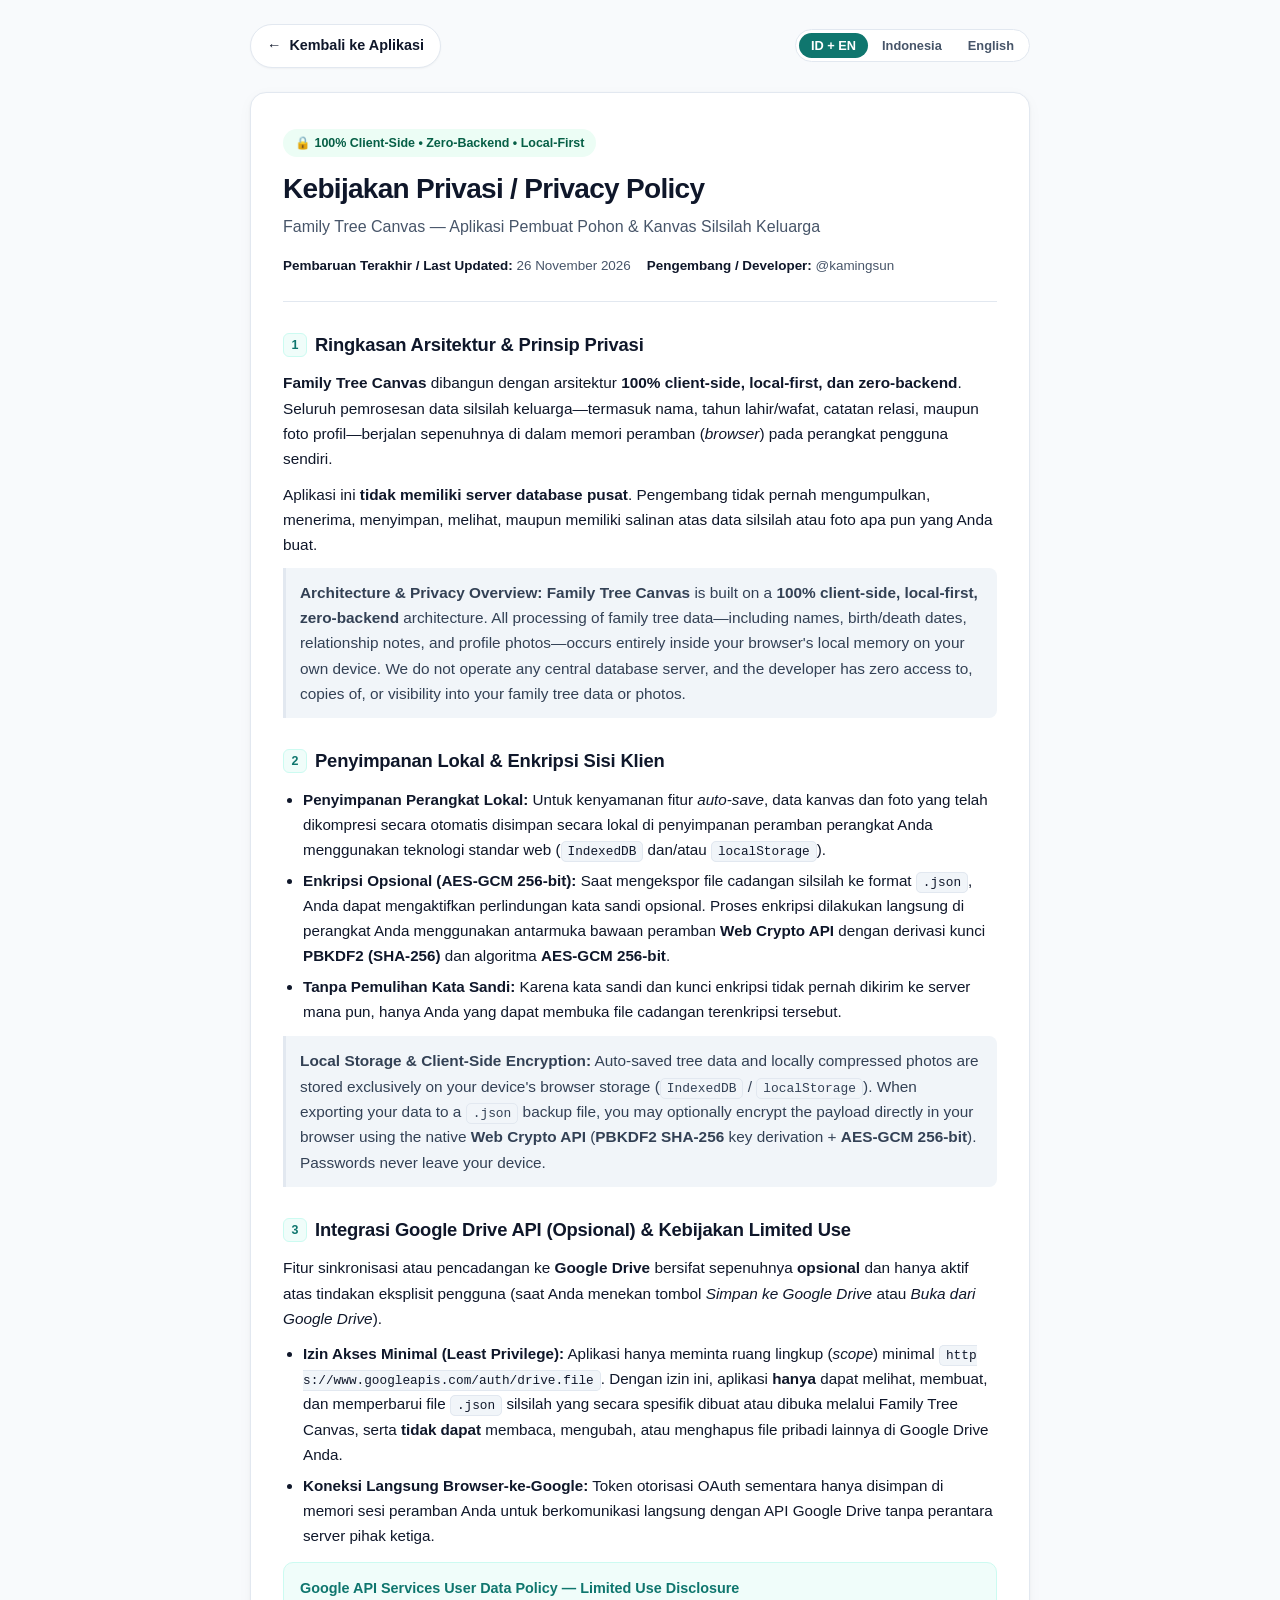
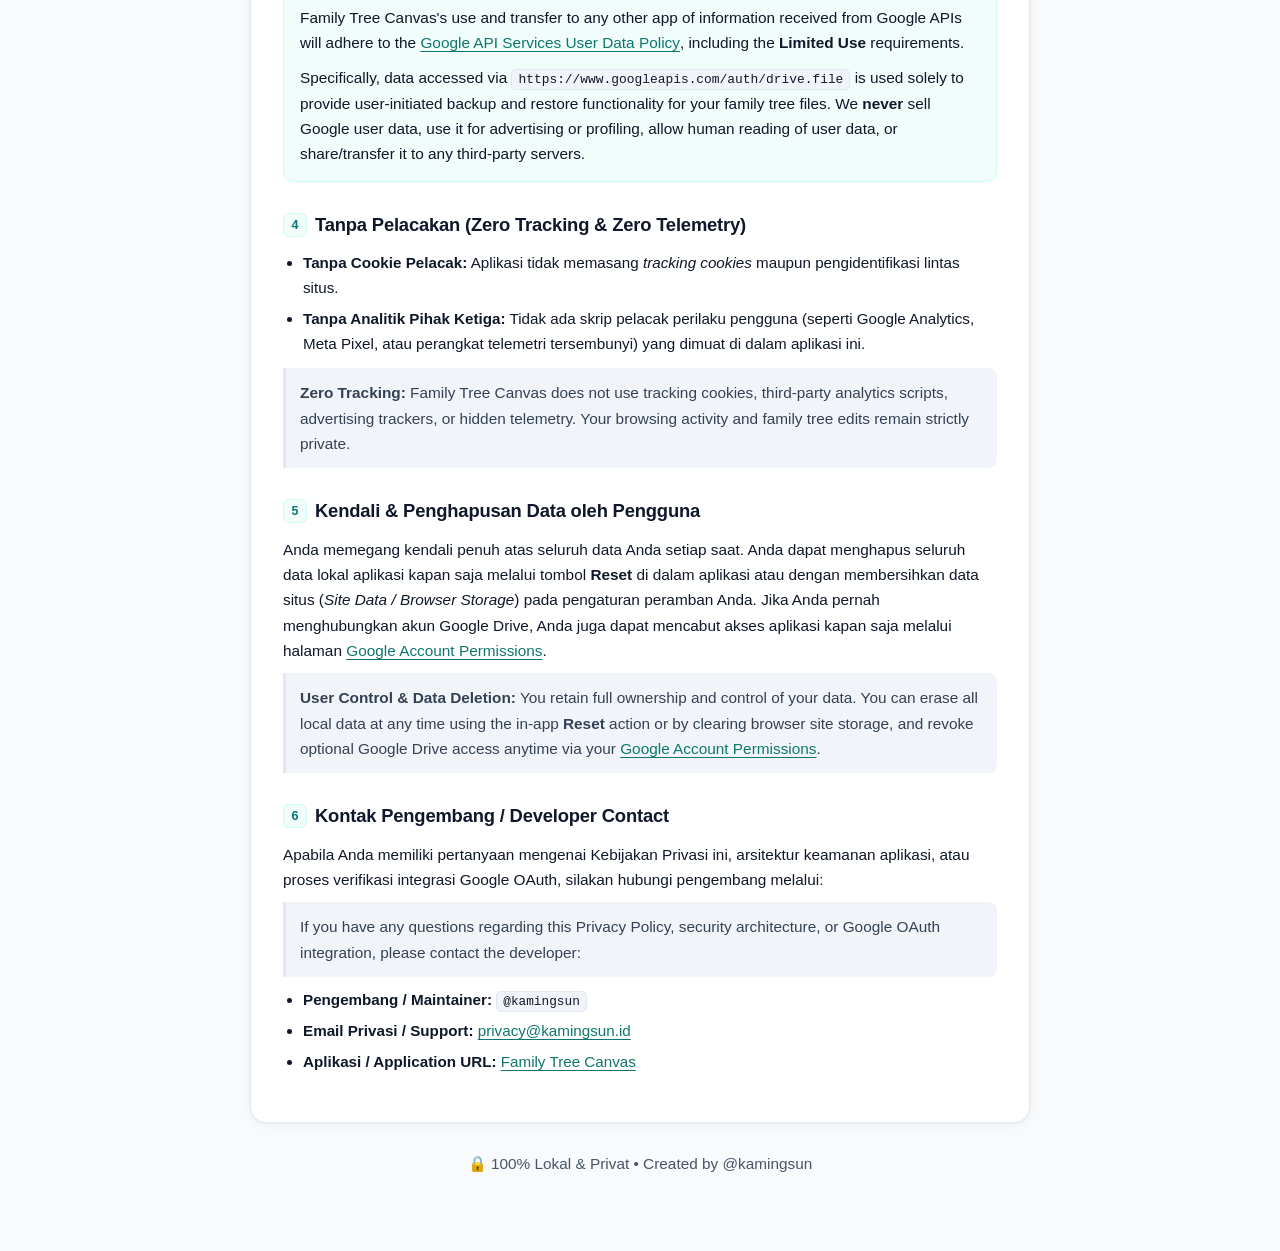
==== privacy.html @ c7e9d180 "first commit" ====
<!DOCTYPE html>
<html lang="id">
<head>
  <meta charset="UTF-8" />
  <meta name="viewport" content="width=device-width, initial-scale=1.0" />
  <meta name="description" content="Kebijakan Privasi (Privacy Policy) untuk Family Tree Canvas — Aplikasi silsilah keluarga 100% client-side, local-first, dan zero-backend." />
  <meta name="robots" content="index, follow" />
  <title>Kebijakan Privasi / Privacy Policy — Family Tree Canvas</title>
  <style>
    :root {
      --bg: #f8fafc;
      --surface: #ffffff;
      --surface-subtle: #f1f5f9;
      --text: #0f172a;
      --text-muted: #475569;
      --text-en: #334155;
      --border: #e2e8f0;
      --primary: #0f766e;
      --primary-hover: #115e59;
      --primary-soft: #f0fdfa;
      --primary-border: #ccfbf1;
      --badge-bg: #ecfdf5;
      --badge-text: #065f46;
      --code-bg: #f1f5f9;
      --shadow: 0 1px 3px rgba(15, 23, 42, 0.05), 0 4px 16px rgba(15, 23, 42, 0.03);
    }

    @media (prefers-color-scheme: dark) {
      :root {
        --bg: #0b1120;
        --surface: #111827;
        --surface-subtle: #1e293b;
        --text: #f8fafc;
        --text-muted: #94a3b8;
        --text-en: #cbd5e1;
        --border: #1e293b;
        --primary: #2dd4bf;
        --primary-hover: #5eead4;
        --primary-soft: rgba(45, 212, 191, 0.08);
        --primary-border: rgba(45, 212, 191, 0.22);
        --badge-bg: rgba(16, 185, 129, 0.14);
        --badge-text: #6ee7b7;
        --code-bg: #1e293b;
        --shadow: 0 4px 20px rgba(0, 0, 0, 0.35);
      }
    }

    * {
      box-sizing: border-box;
      margin: 0;
      padding: 0;
    }

    html {
      font-family: -apple-system, BlinkMacSystemFont, "Segoe UI", Roboto, Inter, Helvetica, Arial, sans-serif;
      line-height: 1.65;
      color: var(--text);
      background-color: var(--bg);
      -webkit-font-smoothing: antialiased;
    }

    body {
      padding: 24px 16px 64px;
    }

    .container {
      max-width: 780px;
      margin: 0 auto;
    }

    /* Navigasi Atas */
    .topbar {
      display: flex;
      flex-wrap: wrap;
      align-items: center;
      justify-content: space-between;
      gap: 12px;
      margin-bottom: 24px;
    }

    .btn-back {
      display: inline-flex;
      align-items: center;
      gap: 8px;
      padding: 9px 16px;
      font-size: 0.9rem;
      font-weight: 600;
      color: var(--text);
      background: var(--surface);
      border: 1px solid var(--border);
      border-radius: 999px;
      text-decoration: none;
      box-shadow: 0 1px 2px rgba(0, 0, 0, 0.04);
      transition: border-color 0.15s ease, transform 0.15s ease, color 0.15s ease;
    }

    .btn-back:hover {
      border-color: var(--primary);
      color: var(--primary);
      transform: translateY(-1px);
    }

    .lang-switch {
      display: inline-flex;
      background: var(--surface);
      border: 1px solid var(--border);
      border-radius: 999px;
      padding: 3px;
      gap: 2px;
    }

    .lang-btn {
      border: none;
      background: transparent;
      color: var(--text-muted);
      font-size: 0.8rem;
      font-weight: 600;
      padding: 5px 12px;
      border-radius: 999px;
      cursor: pointer;
      transition: background 0.15s ease, color 0.15s ease;
    }

    .lang-btn.active {
      background: var(--primary);
      color: #ffffff;
    }

    @media (prefers-color-scheme: dark) {
      .lang-btn.active {
        color: #042f2e;
      }
    }

    /* Kartu Utama Dokumen */
    .card {
      background: var(--surface);
      border: 1px solid var(--border);
      border-radius: 16px;
      padding: 36px 32px;
      box-shadow: var(--shadow);
    }

    @media (max-width: 600px) {
      .card {
        padding: 24px 20px;
        border-radius: 12px;
      }
    }

    .header {
      border-bottom: 1px solid var(--border);
      padding-bottom: 24px;
      margin-bottom: 28px;
    }

    .pill {
      display: inline-flex;
      align-items: center;
      gap: 6px;
      font-size: 0.78rem;
      font-weight: 600;
      padding: 4px 12px;
      border-radius: 999px;
      background: var(--badge-bg);
      color: var(--badge-text);
      margin-bottom: 14px;
    }

    h1 {
      font-size: 1.75rem;
      font-weight: 800;
      letter-spacing: -0.025em;
      line-height: 1.25;
      margin-bottom: 8px;
    }

    .subtitle {
      font-size: 1rem;
      color: var(--text-muted);
      margin-bottom: 14px;
    }

    .meta {
      display: flex;
      flex-wrap: wrap;
      gap: 16px;
      font-size: 0.84rem;
      color: var(--text-muted);
    }

    .meta strong {
      color: var(--text);
      font-weight: 600;
    }

    /* Bagian Konten */
    section {
      margin-bottom: 28px;
    }

    section:last-of-type {
      margin-bottom: 0;
    }

    h2 {
      font-size: 1.15rem;
      font-weight: 700;
      letter-spacing: -0.01em;
      margin-bottom: 10px;
      display: flex;
      align-items: center;
      gap: 8px;
    }

    .sec-num {
      display: inline-flex;
      align-items: center;
      justify-content: center;
      width: 24px;
      height: 24px;
      font-size: 0.78rem;
      font-weight: 700;
      border-radius: 6px;
      background: var(--primary-soft);
      color: var(--primary);
      border: 1px solid var(--primary-border);
      flex-shrink: 0;
    }

    p {
      font-size: 0.96rem;
      margin-bottom: 10px;
    }

    ul {
      padding-left: 20px;
      margin-bottom: 12px;
    }

    li {
      font-size: 0.95rem;
      margin-bottom: 6px;
    }

    .en-block {
      margin-top: 10px;
      padding: 12px 14px;
      background: var(--surface-subtle);
      border-left: 3px solid var(--border);
      border-radius: 0 8px 8px 0;
      font-size: 0.9rem;
      color: var(--text-en);
    }

    .en-block p:last-child,
    .en-block ul:last-child {
      margin-bottom: 0;
    }

    .callout {
      margin: 14px 0;
      padding: 14px 16px;
      background: var(--primary-soft);
      border: 1px solid var(--primary-border);
      border-radius: 10px;
      font-size: 0.92rem;
    }

    .callout-title {
      font-weight: 700;
      color: var(--primary);
      margin-bottom: 4px;
      font-size: 0.9rem;
    }

    code {
      font-family: ui-monospace, SFMono-Regular, Menlo, Monaco, Consolas, monospace;
      font-size: 0.84em;
      padding: 2px 6px;
      border-radius: 5px;
      background: var(--code-bg);
      border: 1px solid var(--border);
      word-break: break-all;
    }

    a.link {
      color: var(--primary);
      text-decoration: underline;
      text-underline-offset: 3px;
      font-weight: 500;
    }

    a.link:hover {
      color: var(--primary-hover);
    }

    /* Mode Filter Bahasa */
    body.mode-id .en-block,
    body.mode-id [data-lang="en"] {
      display: none;
    }

    body.mode-en [data-lang="id"] {
      display: none;
    }

    body.mode-en .en-block {
      background: transparent;
      border-left: none;
      padding: 0;
      margin-top: 0;
      font-size: 0.96rem;
      color: var(--text);
    }

    /* Footer */
    .footer {
      margin-top: 28px;
      text-align: center;
      font-size: 0.84rem;
      color: var(--text-muted);
    }
  </style>
</head>
<body>
  <div class="container">
    <!-- Navigasi Atas -->
    <nav class="topbar" aria-label="Navigasi Halaman">
      <a href="./index.html" class="btn-back">
        <span aria-hidden="true">←</span>
        <span>Kembali ke Aplikasi</span>
      </a>

      <div class="lang-switch" role="group" aria-label="Pilih Bahasa">
        <button type="button" class="lang-btn active" data-set-lang="all">ID + EN</button>
        <button type="button" class="lang-btn" data-set-lang="id">Indonesia</button>
        <button type="button" class="lang-btn" data-set-lang="en">English</button>
      </div>
    </nav>

    <!-- Konten Utama -->
    <main class="card">
      <header class="header">
        <div class="pill">🔒 100% Client-Side • Zero-Backend • Local-First</div>
        <h1>Kebijakan Privasi / Privacy Policy</h1>
        <p class="subtitle">Family Tree Canvas — Aplikasi Pembuat Pohon &amp; Kanvas Silsilah Keluarga</p>
        <div class="meta">
          <span><strong>Pembaruan Terakhir / Last Updated:</strong> 26 November 2026</span>
          <span><strong>Pengembang / Developer:</strong> @kamingsun</span>
        </div>
      </header>

      <!-- Bagian 1 -->
      <section>
        <h2><span class="sec-num">1</span> Ringkasan Arsitektur &amp; Prinsip Privasi</h2>
        <div data-lang="id">
          <p>
            <strong>Family Tree Canvas</strong> dibangun dengan arsitektur <strong>100% client-side, local-first, dan zero-backend</strong>. Seluruh pemrosesan data silsilah keluarga—termasuk nama, tahun lahir/wafat, catatan relasi, maupun foto profil—berjalan sepenuhnya di dalam memori peramban (<em>browser</em>) pada perangkat pengguna sendiri.
          </p>
          <p>
            Aplikasi ini <strong>tidak memiliki server database pusat</strong>. Pengembang tidak pernah mengumpulkan, menerima, menyimpan, melihat, maupun memiliki salinan atas data silsilah atau foto apa pun yang Anda buat.
          </p>
        </div>
        <div class="en-block">
          <p>
            <strong>Architecture &amp; Privacy Overview:</strong> <strong>Family Tree Canvas</strong> is built on a <strong>100% client-side, local-first, zero-backend</strong> architecture. All processing of family tree data—including names, birth/death dates, relationship notes, and profile photos—occurs entirely inside your browser's local memory on your own device. We do not operate any central database server, and the developer has zero access to, copies of, or visibility into your family tree data or photos.
          </p>
        </div>
      </section>

      <!-- Bagian 2 -->
      <section>
        <h2><span class="sec-num">2</span> Penyimpanan Lokal &amp; Enkripsi Sisi Klien</h2>
        <div data-lang="id">
          <ul>
            <li><strong>Penyimpanan Perangkat Lokal:</strong> Untuk kenyamanan fitur <em>auto-save</em>, data kanvas dan foto yang telah dikompresi secara otomatis disimpan secara lokal di penyimpanan peramban perangkat Anda menggunakan teknologi standar web (<code>IndexedDB</code> dan/atau <code>localStorage</code>).</li>
            <li><strong>Enkripsi Opsional (AES-GCM 256-bit):</strong> Saat mengekspor file cadangan silsilah ke format <code>.json</code>, Anda dapat mengaktifkan perlindungan kata sandi opsional. Proses enkripsi dilakukan langsung di perangkat Anda menggunakan antarmuka bawaan peramban <strong>Web Crypto API</strong> dengan derivasi kunci <strong>PBKDF2 (SHA-256)</strong> dan algoritma <strong>AES-GCM 256-bit</strong>.</li>
            <li><strong>Tanpa Pemulihan Kata Sandi:</strong> Karena kata sandi dan kunci enkripsi tidak pernah dikirim ke server mana pun, hanya Anda yang dapat membuka file cadangan terenkripsi tersebut.</li>
          </ul>
        </div>
        <div class="en-block">
          <p>
            <strong>Local Storage &amp; Client-Side Encryption:</strong> Auto-saved tree data and locally compressed photos are stored exclusively on your device's browser storage (<code>IndexedDB</code> / <code>localStorage</code>). When exporting your data to a <code>.json</code> backup file, you may optionally encrypt the payload directly in your browser using the native <strong>Web Crypto API</strong> (<strong>PBKDF2 SHA-256</strong> key derivation + <strong>AES-GCM 256-bit</strong>). Passwords never leave your device.
          </p>
        </div>
      </section>

      <!-- Bagian 3 -->
      <section>
        <h2><span class="sec-num">3</span> Integrasi Google Drive API (Opsional) &amp; Kebijakan Limited Use</h2>
        <div data-lang="id">
          <p>
            Fitur sinkronisasi atau pencadangan ke <strong>Google Drive</strong> bersifat sepenuhnya <strong>opsional</strong> dan hanya aktif atas tindakan eksplisit pengguna (saat Anda menekan tombol <em>Simpan ke Google Drive</em> atau <em>Buka dari Google Drive</em>).
          </p>
          <ul>
            <li><strong>Izin Akses Minimal (Least Privilege):</strong> Aplikasi hanya meminta ruang lingkup (<em>scope</em>) minimal <code>https://www.googleapis.com/auth/drive.file</code>. Dengan izin ini, aplikasi <strong>hanya</strong> dapat melihat, membuat, dan memperbarui file <code>.json</code> silsilah yang secara spesifik dibuat atau dibuka melalui Family Tree Canvas, serta <strong>tidak dapat</strong> membaca, mengubah, atau menghapus file pribadi lainnya di Google Drive Anda.</li>
            <li><strong>Koneksi Langsung Browser-ke-Google:</strong> Token otorisasi OAuth sementara hanya disimpan di memori sesi peramban Anda untuk berkomunikasi langsung dengan API Google Drive tanpa perantara server pihak ketiga.</li>
          </ul>
        </div>

        <div class="callout">
          <div class="callout-title">Google API Services User Data Policy — Limited Use Disclosure</div>
          <p>
            Family Tree Canvas's use and transfer to any other app of information received from Google APIs will adhere to the
            <a class="link" href="https://developers.google.com/terms/api-services-user-data-policy" target="_blank" rel="noopener noreferrer">Google API Services User Data Policy</a>,
            including the <strong>Limited Use</strong> requirements.
          </p>
          <p style="margin-bottom: 0;">
            Specifically, data accessed via <code>https://www.googleapis.com/auth/drive.file</code> is used solely to provide user-initiated backup and restore functionality for your family tree files. We <strong>never</strong> sell Google user data, use it for advertising or profiling, allow human reading of user data, or share/transfer it to any third-party servers.
          </p>
        </div>
      </section>

      <!-- Bagian 4 -->
      <section>
        <h2><span class="sec-num">4</span> Tanpa Pelacakan (Zero Tracking &amp; Zero Telemetry)</h2>
        <div data-lang="id">
          <ul>
            <li><strong>Tanpa Cookie Pelacak:</strong> Aplikasi tidak memasang <em>tracking cookies</em> maupun pengidentifikasi lintas situs.</li>
            <li><strong>Tanpa Analitik Pihak Ketiga:</strong> Tidak ada skrip pelacak perilaku pengguna (seperti Google Analytics, Meta Pixel, atau perangkat telemetri tersembunyi) yang dimuat di dalam aplikasi ini.</li>
          </ul>
        </div>
        <div class="en-block">
          <p>
            <strong>Zero Tracking:</strong> Family Tree Canvas does not use tracking cookies, third-party analytics scripts, advertising trackers, or hidden telemetry. Your browsing activity and family tree edits remain strictly private.
          </p>
        </div>
      </section>

      <!-- Bagian 5 -->
      <section>
        <h2><span class="sec-num">5</span> Kendali &amp; Penghapusan Data oleh Pengguna</h2>
        <div data-lang="id">
          <p>
            Anda memegang kendali penuh atas seluruh data Anda setiap saat. Anda dapat menghapus seluruh data lokal aplikasi kapan saja melalui tombol <strong>Reset</strong> di dalam aplikasi atau dengan membersihkan data situs (<em>Site Data / Browser Storage</em>) pada pengaturan peramban Anda. Jika Anda pernah menghubungkan akun Google Drive, Anda juga dapat mencabut akses aplikasi kapan saja melalui halaman <a class="link" href="https://myaccount.google.com/permissions" target="_blank" rel="noopener noreferrer">Google Account Permissions</a>.
          </p>
        </div>
        <div class="en-block">
          <p>
            <strong>User Control &amp; Data Deletion:</strong> You retain full ownership and control of your data. You can erase all local data at any time using the in-app <strong>Reset</strong> action or by clearing browser site storage, and revoke optional Google Drive access anytime via your <a class="link" href="https://myaccount.google.com/permissions" target="_blank" rel="noopener noreferrer">Google Account Permissions</a>.
          </p>
        </div>
      </section>

      <!-- Bagian 6 -->
      <section>
        <h2><span class="sec-num">6</span> Kontak Pengembang / Developer Contact</h2>
        <div data-lang="id">
          <p>
            Apabila Anda memiliki pertanyaan mengenai Kebijakan Privasi ini, arsitektur keamanan aplikasi, atau proses verifikasi integrasi Google OAuth, silakan hubungi pengembang melalui:
          </p>
        </div>
        <div class="en-block" style="margin-bottom: 10px;">
          <p>
            If you have any questions regarding this Privacy Policy, security architecture, or Google OAuth integration, please contact the developer:
          </p>
        </div>
        <ul>
          <li><strong>Pengembang / Maintainer:</strong> <code>@kamingsun</code></li>
          <li><strong>Email Privasi / Support:</strong> <a class="link" href="mailto:privacy@kamingsun.id">privacy@kamingsun.id</a></li>
          <li><strong>Aplikasi / Application URL:</strong> <a class="link" href="./index.html">Family Tree Canvas</a></li>
        </ul>
      </section>
    </main>

    <footer class="footer">
      <p>🔒 100% Lokal &amp; Privat • Created by @kamingsun</p>
    </footer>
  </div>

  <!-- Pengalih Bahasa Ringan Inline -->
  <script>
    (function () {
      var buttons = document.querySelectorAll('[data-set-lang]');
      for (var i = 0; i < buttons.length; i++) {
        buttons[i].addEventListener('click', function () {
          var mode = this.getAttribute('data-set-lang');
          document.body.classList.remove('mode-id', 'mode-en');
          if (mode === 'id') document.body.classList.add('mode-id');
          if (mode === 'en') document.body.classList.add('mode-en');

          for (var j = 0; j < buttons.length; j++) {
            buttons[j].classList.remove('active');
          }
          this.classList.add('active');
        });
      }
    })();
  </script>
</body>
</html>
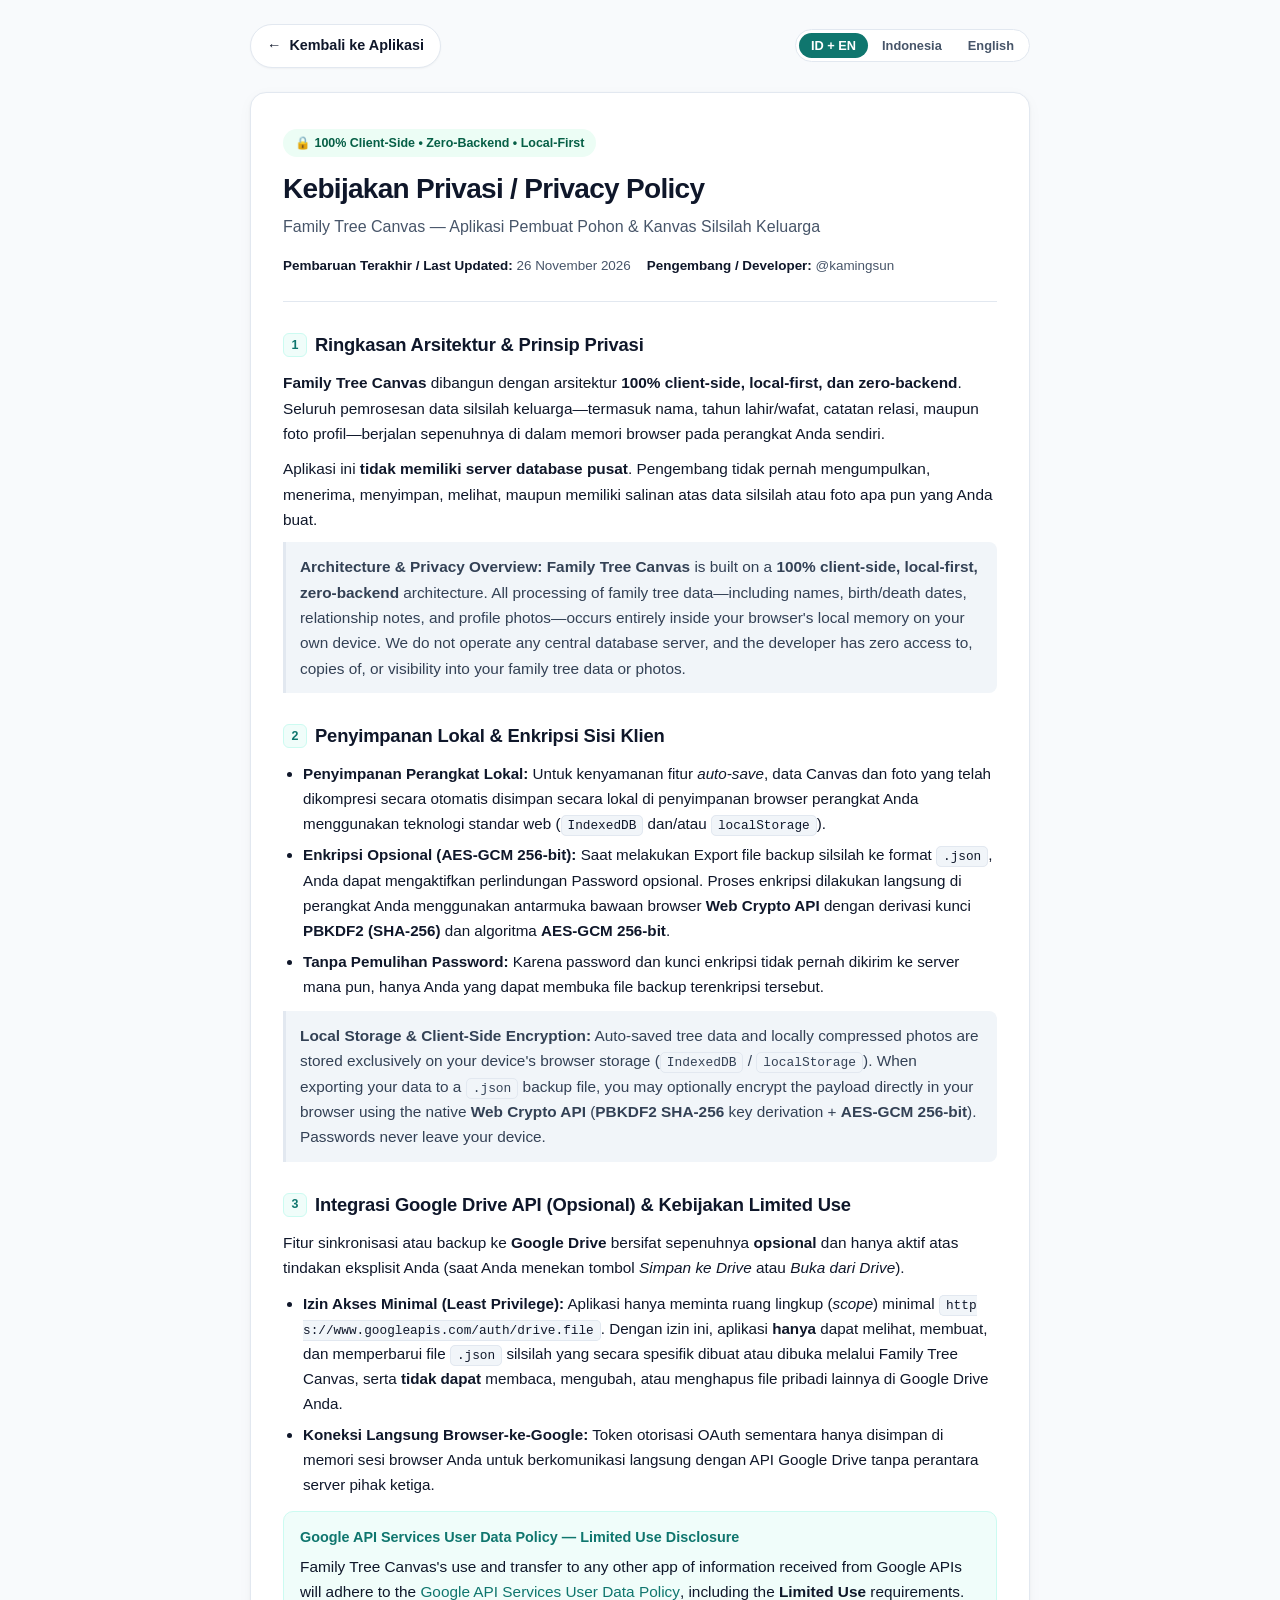
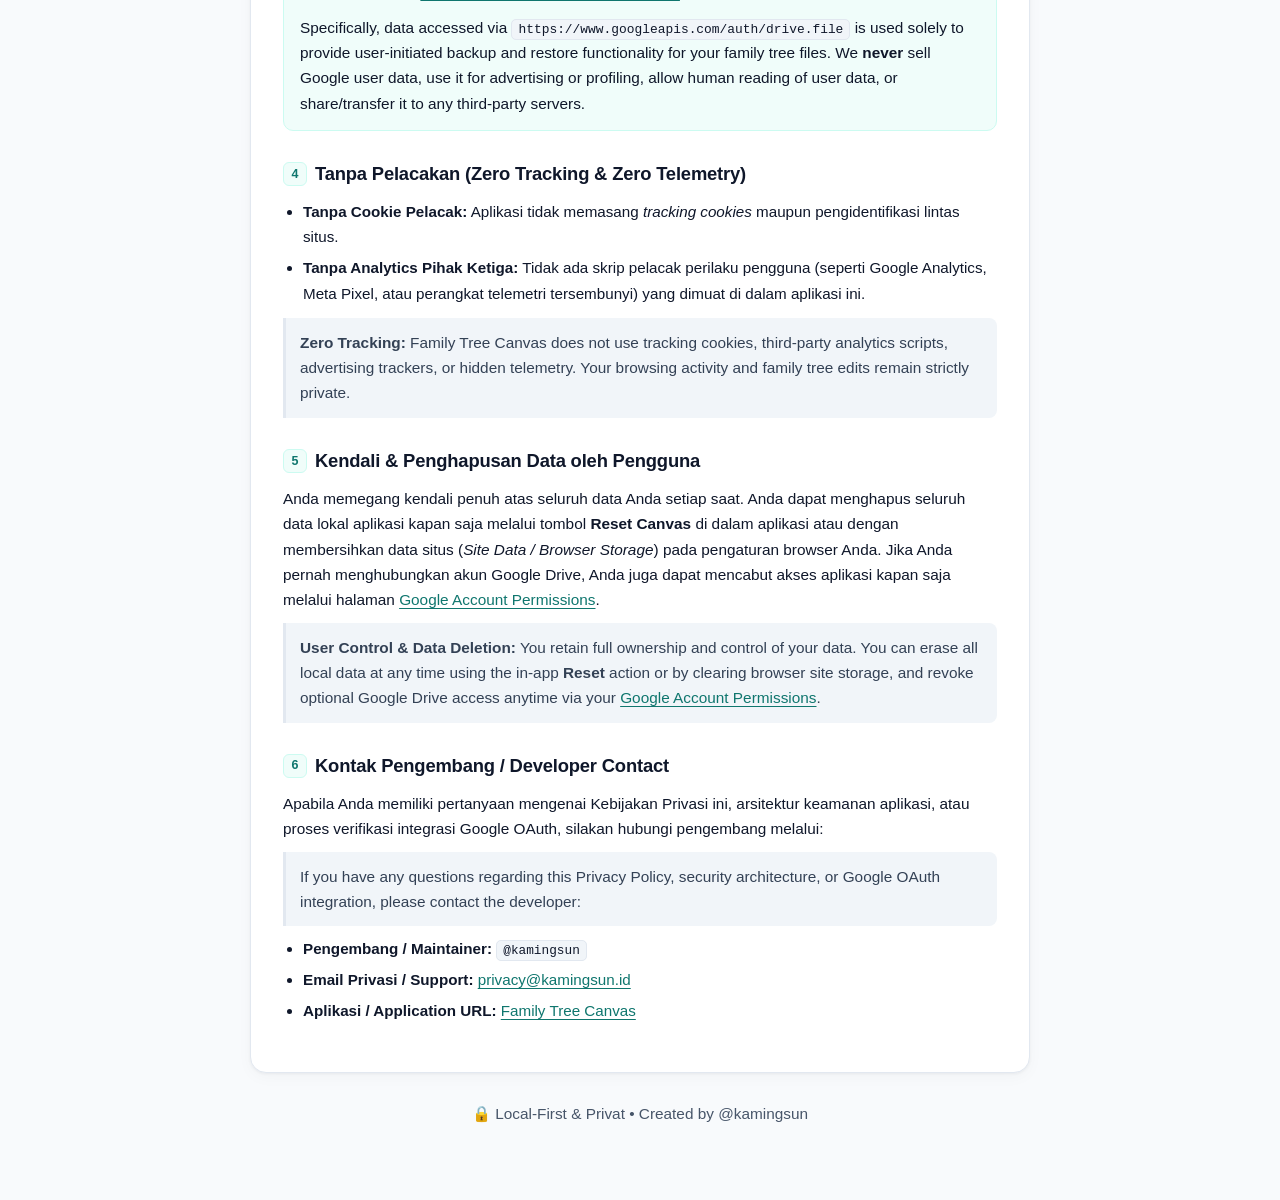
==== commit 612e781a: "feat(i18n): standardize UI copy and add client-side multi-language support" ====
--- a/privacy.html
+++ b/privacy.html
@@ -356,7 +356,7 @@
         <h2><span class="sec-num">1</span> Ringkasan Arsitektur &amp; Prinsip Privasi</h2>
         <div data-lang="id">
           <p>
-            <strong>Family Tree Canvas</strong> dibangun dengan arsitektur <strong>100% client-side, local-first, dan zero-backend</strong>. Seluruh pemrosesan data silsilah keluarga—termasuk nama, tahun lahir/wafat, catatan relasi, maupun foto profil—berjalan sepenuhnya di dalam memori peramban (<em>browser</em>) pada perangkat pengguna sendiri.
+            <strong>Family Tree Canvas</strong> dibangun dengan arsitektur <strong>100% client-side, local-first, dan zero-backend</strong>. Seluruh pemrosesan data silsilah keluarga—termasuk nama, tahun lahir/wafat, catatan relasi, maupun foto profil—berjalan sepenuhnya di dalam memori browser pada perangkat Anda sendiri.
           </p>
           <p>
             Aplikasi ini <strong>tidak memiliki server database pusat</strong>. Pengembang tidak pernah mengumpulkan, menerima, menyimpan, melihat, maupun memiliki salinan atas data silsilah atau foto apa pun yang Anda buat.
@@ -374,9 +374,9 @@
         <h2><span class="sec-num">2</span> Penyimpanan Lokal &amp; Enkripsi Sisi Klien</h2>
         <div data-lang="id">
           <ul>
-            <li><strong>Penyimpanan Perangkat Lokal:</strong> Untuk kenyamanan fitur <em>auto-save</em>, data kanvas dan foto yang telah dikompresi secara otomatis disimpan secara lokal di penyimpanan peramban perangkat Anda menggunakan teknologi standar web (<code>IndexedDB</code> dan/atau <code>localStorage</code>).</li>
-            <li><strong>Enkripsi Opsional (AES-GCM 256-bit):</strong> Saat mengekspor file cadangan silsilah ke format <code>.json</code>, Anda dapat mengaktifkan perlindungan kata sandi opsional. Proses enkripsi dilakukan langsung di perangkat Anda menggunakan antarmuka bawaan peramban <strong>Web Crypto API</strong> dengan derivasi kunci <strong>PBKDF2 (SHA-256)</strong> dan algoritma <strong>AES-GCM 256-bit</strong>.</li>
-            <li><strong>Tanpa Pemulihan Kata Sandi:</strong> Karena kata sandi dan kunci enkripsi tidak pernah dikirim ke server mana pun, hanya Anda yang dapat membuka file cadangan terenkripsi tersebut.</li>
+            <li><strong>Penyimpanan Perangkat Lokal:</strong> Untuk kenyamanan fitur <em>auto-save</em>, data Canvas dan foto yang telah dikompresi secara otomatis disimpan secara lokal di penyimpanan browser perangkat Anda menggunakan teknologi standar web (<code>IndexedDB</code> dan/atau <code>localStorage</code>).</li>
+            <li><strong>Enkripsi Opsional (AES-GCM 256-bit):</strong> Saat melakukan Export file backup silsilah ke format <code>.json</code>, Anda dapat mengaktifkan perlindungan Password opsional. Proses enkripsi dilakukan langsung di perangkat Anda menggunakan antarmuka bawaan browser <strong>Web Crypto API</strong> dengan derivasi kunci <strong>PBKDF2 (SHA-256)</strong> dan algoritma <strong>AES-GCM 256-bit</strong>.</li>
+            <li><strong>Tanpa Pemulihan Password:</strong> Karena password dan kunci enkripsi tidak pernah dikirim ke server mana pun, hanya Anda yang dapat membuka file backup terenkripsi tersebut.</li>
           </ul>
         </div>
         <div class="en-block">
@@ -391,11 +391,11 @@
         <h2><span class="sec-num">3</span> Integrasi Google Drive API (Opsional) &amp; Kebijakan Limited Use</h2>
         <div data-lang="id">
           <p>
-            Fitur sinkronisasi atau pencadangan ke <strong>Google Drive</strong> bersifat sepenuhnya <strong>opsional</strong> dan hanya aktif atas tindakan eksplisit pengguna (saat Anda menekan tombol <em>Simpan ke Google Drive</em> atau <em>Buka dari Google Drive</em>).
+            Fitur sinkronisasi atau backup ke <strong>Google Drive</strong> bersifat sepenuhnya <strong>opsional</strong> dan hanya aktif atas tindakan eksplisit Anda (saat Anda menekan tombol <em>Simpan ke Drive</em> atau <em>Buka dari Drive</em>).
           </p>
           <ul>
             <li><strong>Izin Akses Minimal (Least Privilege):</strong> Aplikasi hanya meminta ruang lingkup (<em>scope</em>) minimal <code>https://www.googleapis.com/auth/drive.file</code>. Dengan izin ini, aplikasi <strong>hanya</strong> dapat melihat, membuat, dan memperbarui file <code>.json</code> silsilah yang secara spesifik dibuat atau dibuka melalui Family Tree Canvas, serta <strong>tidak dapat</strong> membaca, mengubah, atau menghapus file pribadi lainnya di Google Drive Anda.</li>
-            <li><strong>Koneksi Langsung Browser-ke-Google:</strong> Token otorisasi OAuth sementara hanya disimpan di memori sesi peramban Anda untuk berkomunikasi langsung dengan API Google Drive tanpa perantara server pihak ketiga.</li>
+            <li><strong>Koneksi Langsung Browser-ke-Google:</strong> Token otorisasi OAuth sementara hanya disimpan di memori sesi browser Anda untuk berkomunikasi langsung dengan API Google Drive tanpa perantara server pihak ketiga.</li>
           </ul>
         </div>
 
@@ -418,7 +418,7 @@
         <div data-lang="id">
           <ul>
             <li><strong>Tanpa Cookie Pelacak:</strong> Aplikasi tidak memasang <em>tracking cookies</em> maupun pengidentifikasi lintas situs.</li>
-            <li><strong>Tanpa Analitik Pihak Ketiga:</strong> Tidak ada skrip pelacak perilaku pengguna (seperti Google Analytics, Meta Pixel, atau perangkat telemetri tersembunyi) yang dimuat di dalam aplikasi ini.</li>
+            <li><strong>Tanpa Analytics Pihak Ketiga:</strong> Tidak ada skrip pelacak perilaku pengguna (seperti Google Analytics, Meta Pixel, atau perangkat telemetri tersembunyi) yang dimuat di dalam aplikasi ini.</li>
           </ul>
         </div>
         <div class="en-block">
@@ -433,7 +433,7 @@
         <h2><span class="sec-num">5</span> Kendali &amp; Penghapusan Data oleh Pengguna</h2>
         <div data-lang="id">
           <p>
-            Anda memegang kendali penuh atas seluruh data Anda setiap saat. Anda dapat menghapus seluruh data lokal aplikasi kapan saja melalui tombol <strong>Reset</strong> di dalam aplikasi atau dengan membersihkan data situs (<em>Site Data / Browser Storage</em>) pada pengaturan peramban Anda. Jika Anda pernah menghubungkan akun Google Drive, Anda juga dapat mencabut akses aplikasi kapan saja melalui halaman <a class="link" href="https://myaccount.google.com/permissions" target="_blank" rel="noopener noreferrer">Google Account Permissions</a>.
+            Anda memegang kendali penuh atas seluruh data Anda setiap saat. Anda dapat menghapus seluruh data lokal aplikasi kapan saja melalui tombol <strong>Reset Canvas</strong> di dalam aplikasi atau dengan membersihkan data situs (<em>Site Data / Browser Storage</em>) pada pengaturan browser Anda. Jika Anda pernah menghubungkan akun Google Drive, Anda juga dapat mencabut akses aplikasi kapan saja melalui halaman <a class="link" href="https://myaccount.google.com/permissions" target="_blank" rel="noopener noreferrer">Google Account Permissions</a>.
           </p>
         </div>
         <div class="en-block">
@@ -465,7 +465,7 @@
     </main>
 
     <footer class="footer">
-      <p>🔒 100% Lokal &amp; Privat • Created by @kamingsun</p>
+      <p>🔒 Local-First &amp; Privat • Created by @kamingsun</p>
     </footer>
   </div>
 
